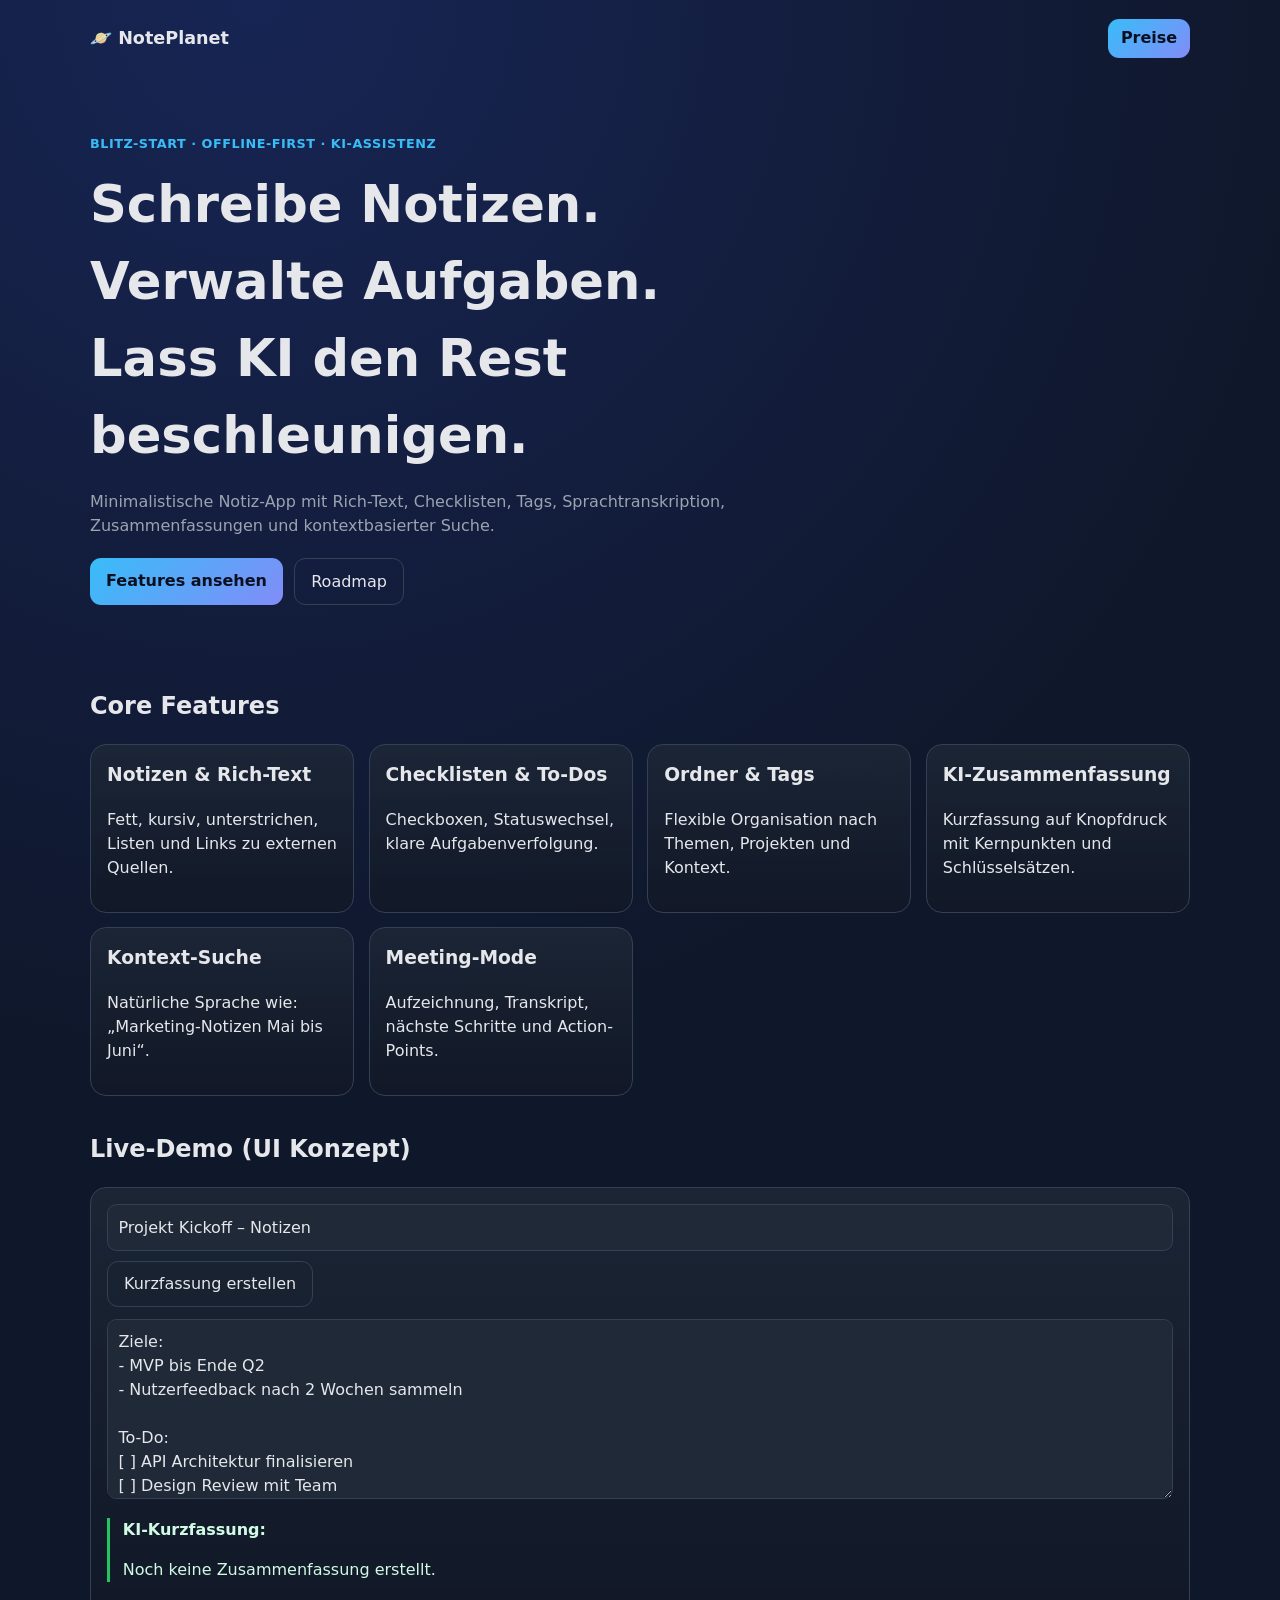
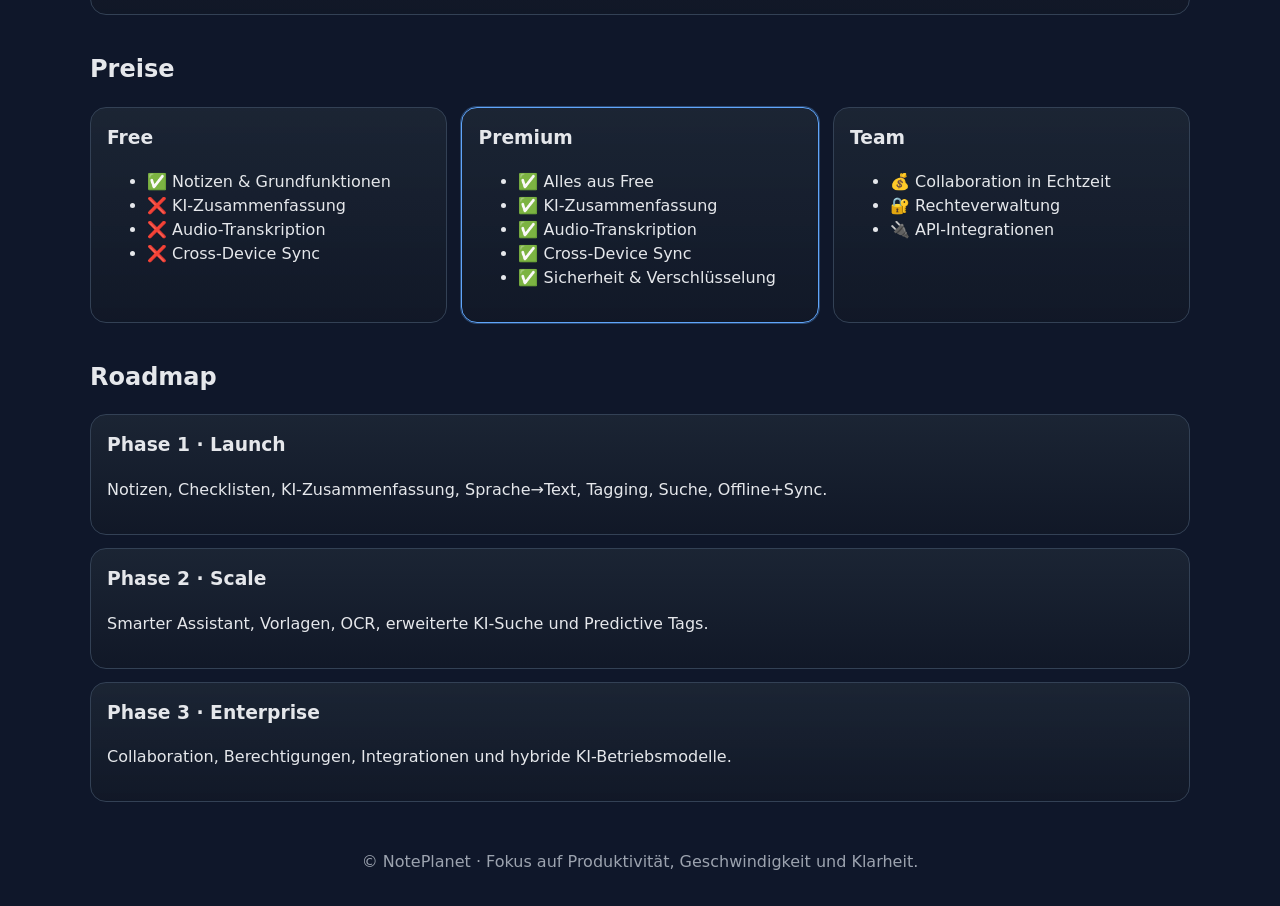
==== index.html @ d97cf245 "feat: add NotePlanet landing index page" ====
<!doctype html>
<html lang="de">
  <head>
    <meta charset="UTF-8" />
    <meta name="viewport" content="width=device-width, initial-scale=1.0" />
    <title>NotePlanet – Smarte Notizen ohne Reibung</title>
    <link rel="stylesheet" href="styles.css" />
  </head>
  <body>
    <header class="hero">
      <nav class="nav container">
        <div class="logo">🪐 NotePlanet</div>
        <a class="cta cta-sm" href="#pricing">Preise</a>
      </nav>

      <section class="container hero-content">
        <p class="eyebrow">Blitz-Start · Offline-First · KI-Assistenz</p>
        <h1>Schreibe Notizen. Verwalte Aufgaben. Lass KI den Rest beschleunigen.</h1>
        <p class="subtitle">
          Minimalistische Notiz-App mit Rich-Text, Checklisten, Tags, Sprachtranskription,
          Zusammenfassungen und kontextbasierter Suche.
        </p>
        <div class="hero-actions">
          <a class="cta" href="#features">Features ansehen</a>
          <a class="ghost" href="#roadmap">Roadmap</a>
        </div>
      </section>
    </header>

    <main>
      <section id="features" class="container section">
        <h2>Core Features</h2>
        <div class="grid features-grid">
          <article class="card">
            <h3>Notizen & Rich-Text</h3>
            <p>Fett, kursiv, unterstrichen, Listen und Links zu externen Quellen.</p>
          </article>
          <article class="card">
            <h3>Checklisten & To-Dos</h3>
            <p>Checkboxen, Statuswechsel, klare Aufgabenverfolgung.</p>
          </article>
          <article class="card">
            <h3>Ordner & Tags</h3>
            <p>Flexible Organisation nach Themen, Projekten und Kontext.</p>
          </article>
          <article class="card">
            <h3>KI-Zusammenfassung</h3>
            <p>Kurzfassung auf Knopfdruck mit Kernpunkten und Schlüsselsätzen.</p>
          </article>
          <article class="card">
            <h3>Kontext-Suche</h3>
            <p>Natürliche Sprache wie: „Marketing-Notizen Mai bis Juni“.</p>
          </article>
          <article class="card">
            <h3>Meeting-Mode</h3>
            <p>Aufzeichnung, Transkript, nächste Schritte und Action-Points.</p>
          </article>
        </div>
      </section>

      <section class="container section">
        <h2>Live-Demo (UI Konzept)</h2>
        <div class="demo card">
          <div class="demo-header">
            <input type="text" value="Projekt Kickoff – Notizen" aria-label="Titel" />
            <button type="button" class="ghost" id="summarizeBtn">Kurzfassung erstellen</button>
          </div>
          <textarea aria-label="Notizinhalt">
Ziele:
- MVP bis Ende Q2
- Nutzerfeedback nach 2 Wochen sammeln

To-Do:
[ ] API Architektur finalisieren
[ ] Design Review mit Team
[ ] Pricing Tests vorbereiten
          </textarea>
          <div class="ai-output" id="aiOutput">
            <strong>KI-Kurzfassung:</strong>
            <p>Noch keine Zusammenfassung erstellt.</p>
          </div>
        </div>
      </section>

      <section id="pricing" class="container section">
        <h2>Preise</h2>
        <div class="grid pricing-grid">
          <article class="card price">
            <h3>Free</h3>
            <ul>
              <li>✅ Notizen & Grundfunktionen</li>
              <li>❌ KI-Zusammenfassung</li>
              <li>❌ Audio-Transkription</li>
              <li>❌ Cross-Device Sync</li>
            </ul>
          </article>
          <article class="card price price-highlight">
            <h3>Premium</h3>
            <ul>
              <li>✅ Alles aus Free</li>
              <li>✅ KI-Zusammenfassung</li>
              <li>✅ Audio-Transkription</li>
              <li>✅ Cross-Device Sync</li>
              <li>✅ Sicherheit & Verschlüsselung</li>
            </ul>
          </article>
          <article class="card price">
            <h3>Team</h3>
            <ul>
              <li>💰 Collaboration in Echtzeit</li>
              <li>🔐 Rechteverwaltung</li>
              <li>🔌 API-Integrationen</li>
            </ul>
          </article>
        </div>
      </section>

      <section id="roadmap" class="container section">
        <h2>Roadmap</h2>
        <div class="timeline">
          <article class="card">
            <h3>Phase 1 · Launch</h3>
            <p>Notizen, Checklisten, KI-Zusammenfassung, Sprache→Text, Tagging, Suche, Offline+Sync.</p>
          </article>
          <article class="card">
            <h3>Phase 2 · Scale</h3>
            <p>Smarter Assistant, Vorlagen, OCR, erweiterte KI-Suche und Predictive Tags.</p>
          </article>
          <article class="card">
            <h3>Phase 3 · Enterprise</h3>
            <p>Collaboration, Berechtigungen, Integrationen und hybride KI-Betriebsmodelle.</p>
          </article>
        </div>
      </section>
    </main>

    <footer class="container footer">
      <p>© NotePlanet · Fokus auf Produktivität, Geschwindigkeit und Klarheit.</p>
    </footer>

    <script src="script.js"></script>
  </body>
</html>
---- styles.css ----
:root {
  --bg: #0f172a;
  --panel: #111827;
  --panel-soft: #1f2937;
  --text: #e5e7eb;
  --muted: #9ca3af;
  --accent: #38bdf8;
  --accent-2: #22c55e;
  --border: #334155;
}

* {
  box-sizing: border-box;
}

body {
  margin: 0;
  font-family: Inter, system-ui, -apple-system, Segoe UI, Roboto, sans-serif;
  color: var(--text);
  background: radial-gradient(circle at 20% 0%, #172554 0%, var(--bg) 40%);
  line-height: 1.5;
}

.container {
  width: min(1100px, 92vw);
  margin: 0 auto;
}

.hero {
  padding: 1.2rem 0 3rem;
}

.nav {
  display: flex;
  justify-content: space-between;
  align-items: center;
}

.logo {
  font-size: 1.1rem;
  font-weight: 700;
}

.hero-content {
  padding-top: 4rem;
}

.eyebrow {
  color: var(--accent);
  letter-spacing: 0.04em;
  font-weight: 600;
  text-transform: uppercase;
  font-size: 0.8rem;
}

h1 {
  font-size: clamp(2rem, 4.5vw, 3.2rem);
  margin: 0.25rem 0 0.5rem;
  max-width: 18ch;
}

.subtitle {
  max-width: 65ch;
  color: var(--muted);
}

.hero-actions {
  margin-top: 1.3rem;
  display: flex;
  gap: 0.7rem;
}

.cta,
.ghost {
  text-decoration: none;
  border: 1px solid var(--border);
  color: var(--text);
  border-radius: 0.7rem;
  padding: 0.65rem 1rem;
  display: inline-block;
}

.cta {
  background: linear-gradient(135deg, var(--accent), #818cf8);
  color: #0b1020;
  border: none;
  font-weight: 700;
}

.cta-sm {
  padding: 0.45rem 0.8rem;
}

.section {
  margin: 2.2rem auto;
}

.grid {
  display: grid;
  gap: 0.9rem;
}

.features-grid,
.pricing-grid {
  grid-template-columns: repeat(auto-fit, minmax(220px, 1fr));
}

.card {
  background: linear-gradient(180deg, rgba(31, 41, 55, 0.75), rgba(17, 24, 39, 0.9));
  border: 1px solid var(--border);
  border-radius: 1rem;
  padding: 1rem;
}

.card h3 {
  margin-top: 0;
}

.demo-header {
  display: flex;
  gap: 0.6rem;
  flex-wrap: wrap;
  margin-bottom: 0.7rem;
}

input,
textarea,
button {
  font: inherit;
}

input,
textarea {
  width: 100%;
  background: var(--panel-soft);
  border: 1px solid var(--border);
  color: var(--text);
  border-radius: 0.6rem;
  padding: 0.65rem;
}

textarea {
  min-height: 180px;
}

button.ghost {
  cursor: pointer;
  background: transparent;
}

.ai-output {
  margin-top: 0.8rem;
  border-left: 3px solid var(--accent-2);
  padding-left: 0.8rem;
  color: #d1fae5;
}

.price-highlight {
  border-color: #60a5fa;
  box-shadow: 0 0 0 1px rgba(96, 165, 250, 0.35);
}

.timeline {
  display: grid;
  gap: 0.8rem;
}

.footer {
  color: var(--muted);
  margin: 3rem auto 2rem;
  text-align: center;
}

@media (max-width: 640px) {
  .hero-content {
    padding-top: 2.8rem;
  }
}
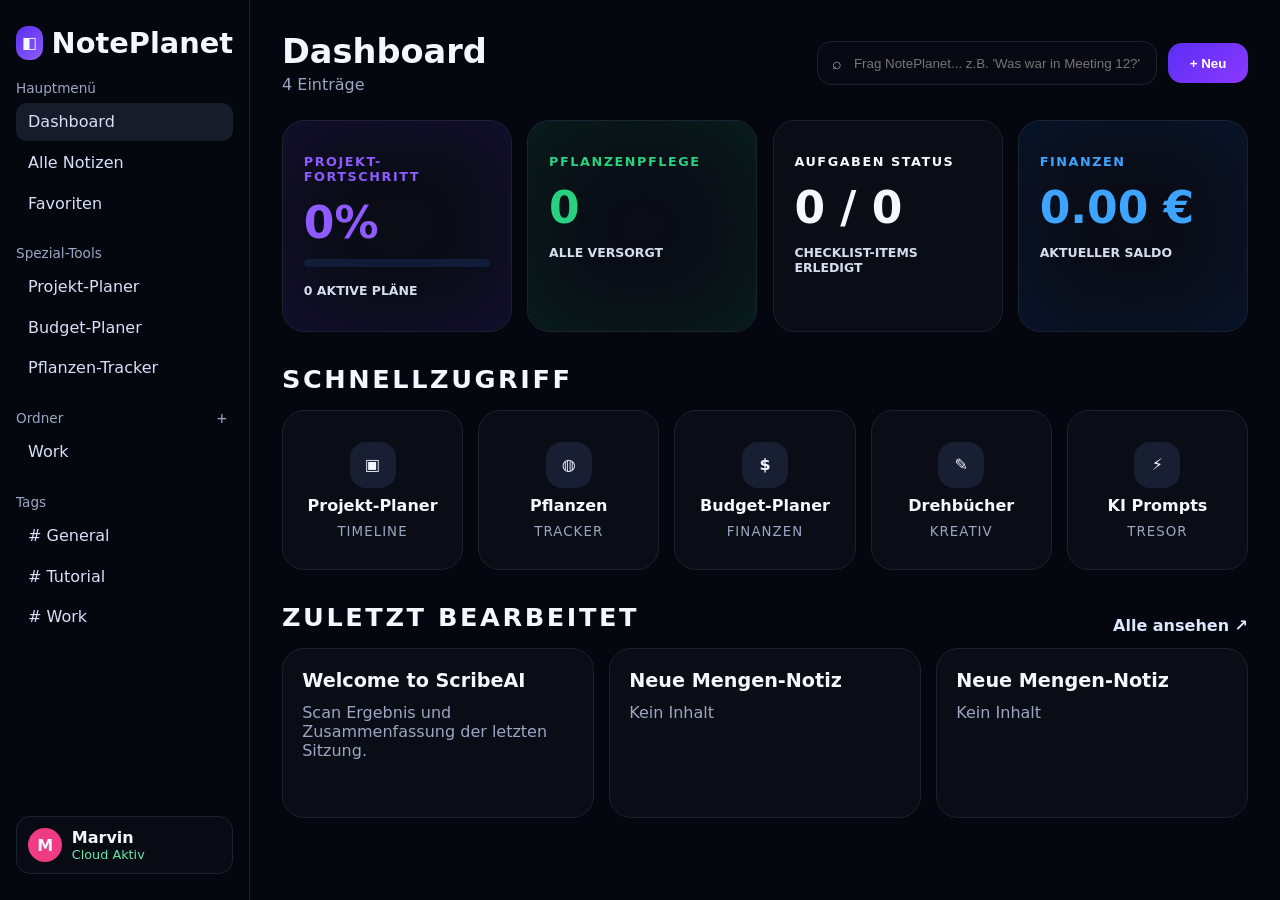
==== commit c8b51417: "feat: redesign index into dashboard style layout" ====
--- a/index.html
+++ b/index.html
@@ -3,141 +3,126 @@
   <head>
     <meta charset="UTF-8" />
     <meta name="viewport" content="width=device-width, initial-scale=1.0" />
-    <title>NotePlanet – Smarte Notizen ohne Reibung</title>
+    <title>NotePlanet Dashboard</title>
     <link rel="stylesheet" href="styles.css" />
   </head>
   <body>
-    <header class="hero">
-      <nav class="nav container">
-        <div class="logo">🪐 NotePlanet</div>
-        <a class="cta cta-sm" href="#pricing">Preise</a>
-      </nav>
+    <div class="app-shell">
+      <aside class="sidebar">
+        <div class="brand">
+          <div class="brand-icon">◧</div>
+          <span>NotePlanet</span>
+        </div>
 
-      <section class="container hero-content">
-        <p class="eyebrow">Blitz-Start · Offline-First · KI-Assistenz</p>
-        <h1>Schreibe Notizen. Verwalte Aufgaben. Lass KI den Rest beschleunigen.</h1>
-        <p class="subtitle">
-          Minimalistische Notiz-App mit Rich-Text, Checklisten, Tags, Sprachtranskription,
-          Zusammenfassungen und kontextbasierter Suche.
-        </p>
-        <div class="hero-actions">
-          <a class="cta" href="#features">Features ansehen</a>
-          <a class="ghost" href="#roadmap">Roadmap</a>
-        </div>
-      </section>
-    </header>
+        <nav class="side-section">
+          <p class="side-title">Hauptmenü</p>
+          <a href="#" class="menu-link active">Dashboard</a>
+          <a href="#" class="menu-link">Alle Notizen</a>
+          <a href="#" class="menu-link">Favoriten</a>
+        </nav>
 
-    <main>
-      <section id="features" class="container section">
-        <h2>Core Features</h2>
-        <div class="grid features-grid">
-          <article class="card">
-            <h3>Notizen & Rich-Text</h3>
-            <p>Fett, kursiv, unterstrichen, Listen und Links zu externen Quellen.</p>
-          </article>
-          <article class="card">
-            <h3>Checklisten & To-Dos</h3>
-            <p>Checkboxen, Statuswechsel, klare Aufgabenverfolgung.</p>
-          </article>
-          <article class="card">
-            <h3>Ordner & Tags</h3>
-            <p>Flexible Organisation nach Themen, Projekten und Kontext.</p>
-          </article>
-          <article class="card">
-            <h3>KI-Zusammenfassung</h3>
-            <p>Kurzfassung auf Knopfdruck mit Kernpunkten und Schlüsselsätzen.</p>
-          </article>
-          <article class="card">
-            <h3>Kontext-Suche</h3>
-            <p>Natürliche Sprache wie: „Marketing-Notizen Mai bis Juni“.</p>
-          </article>
-          <article class="card">
-            <h3>Meeting-Mode</h3>
-            <p>Aufzeichnung, Transkript, nächste Schritte und Action-Points.</p>
-          </article>
-        </div>
-      </section>
+        <nav class="side-section">
+          <p class="side-title">Spezial-Tools</p>
+          <a href="#" class="menu-link">Projekt-Planer</a>
+          <a href="#" class="menu-link">Budget-Planer</a>
+          <a href="#" class="menu-link">Pflanzen-Tracker</a>
+        </nav>
 
-      <section class="container section">
-        <h2>Live-Demo (UI Konzept)</h2>
-        <div class="demo card">
-          <div class="demo-header">
-            <input type="text" value="Projekt Kickoff – Notizen" aria-label="Titel" />
-            <button type="button" class="ghost" id="summarizeBtn">Kurzfassung erstellen</button>
+        <nav class="side-section">
+          <div class="side-title-row">
+            <p class="side-title">Ordner</p>
+            <button class="add-btn" type="button">+</button>
           </div>
-          <textarea aria-label="Notizinhalt">
-Ziele:
-- MVP bis Ende Q2
-- Nutzerfeedback nach 2 Wochen sammeln
+          <a href="#" class="menu-link">Work</a>
+        </nav>
 
-To-Do:
-[ ] API Architektur finalisieren
-[ ] Design Review mit Team
-[ ] Pricing Tests vorbereiten
-          </textarea>
-          <div class="ai-output" id="aiOutput">
-            <strong>KI-Kurzfassung:</strong>
-            <p>Noch keine Zusammenfassung erstellt.</p>
+        <nav class="side-section">
+          <p class="side-title">Tags</p>
+          <a href="#" class="menu-link"># General</a>
+          <a href="#" class="menu-link"># Tutorial</a>
+          <a href="#" class="menu-link"># Work</a>
+        </nav>
+
+        <div class="profile-card">
+          <div class="avatar">M</div>
+          <div>
+            <strong>Marvin</strong>
+            <p>Cloud Aktiv</p>
           </div>
         </div>
-      </section>
+      </aside>
 
-      <section id="pricing" class="container section">
-        <h2>Preise</h2>
-        <div class="grid pricing-grid">
-          <article class="card price">
-            <h3>Free</h3>
-            <ul>
-              <li>✅ Notizen & Grundfunktionen</li>
-              <li>❌ KI-Zusammenfassung</li>
-              <li>❌ Audio-Transkription</li>
-              <li>❌ Cross-Device Sync</li>
-            </ul>
+      <main class="content">
+        <header class="topbar">
+          <div>
+            <h1>Dashboard</h1>
+            <p>4 Einträge</p>
+          </div>
+          <div class="top-actions">
+            <label class="search">
+              <span>⌕</span>
+              <input type="text" placeholder="Frag NotePlanet... z.B. 'Was war in Meeting 12?'" />
+            </label>
+            <button type="button" class="primary">+ Neu</button>
+          </div>
+        </header>
+
+        <section class="metric-grid">
+          <article class="metric-card purple">
+            <p class="metric-label">PROJEKT-FORTSCHRITT</p>
+            <h2>0%</h2>
+            <div class="bar"><span></span></div>
+            <p class="metric-foot">0 AKTIVE PLÄNE</p>
           </article>
-          <article class="card price price-highlight">
-            <h3>Premium</h3>
-            <ul>
-              <li>✅ Alles aus Free</li>
-              <li>✅ KI-Zusammenfassung</li>
-              <li>✅ Audio-Transkription</li>
-              <li>✅ Cross-Device Sync</li>
-              <li>✅ Sicherheit & Verschlüsselung</li>
-            </ul>
+          <article class="metric-card green">
+            <p class="metric-label">PFLANZENPFLEGE</p>
+            <h2>0</h2>
+            <p class="metric-foot">ALLE VERSORGT</p>
           </article>
-          <article class="card price">
-            <h3>Team</h3>
-            <ul>
-              <li>💰 Collaboration in Echtzeit</li>
-              <li>🔐 Rechteverwaltung</li>
-              <li>🔌 API-Integrationen</li>
-            </ul>
+          <article class="metric-card neutral">
+            <p class="metric-label">AUFGABEN STATUS</p>
+            <h2>0 / 0</h2>
+            <p class="metric-foot">CHECKLIST-ITEMS ERLEDIGT</p>
           </article>
-        </div>
-      </section>
+          <article class="metric-card blue">
+            <p class="metric-label">FINANZEN</p>
+            <h2>0.00 €</h2>
+            <p class="metric-foot">AKTUELLER SALDO</p>
+          </article>
+        </section>
 
-      <section id="roadmap" class="container section">
-        <h2>Roadmap</h2>
-        <div class="timeline">
-          <article class="card">
-            <h3>Phase 1 · Launch</h3>
-            <p>Notizen, Checklisten, KI-Zusammenfassung, Sprache→Text, Tagging, Suche, Offline+Sync.</p>
-          </article>
-          <article class="card">
-            <h3>Phase 2 · Scale</h3>
-            <p>Smarter Assistant, Vorlagen, OCR, erweiterte KI-Suche und Predictive Tags.</p>
-          </article>
-          <article class="card">
-            <h3>Phase 3 · Enterprise</h3>
-            <p>Collaboration, Berechtigungen, Integrationen und hybride KI-Betriebsmodelle.</p>
-          </article>
-        </div>
-      </section>
-    </main>
+        <section class="panel">
+          <h3>SCHNELLZUGRIFF</h3>
+          <div class="quick-grid">
+            <article class="quick-card"><span>▣</span><strong>Projekt-Planer</strong><small>TIMELINE</small></article>
+            <article class="quick-card"><span>◍</span><strong>Pflanzen</strong><small>TRACKER</small></article>
+            <article class="quick-card"><span>$</span><strong>Budget-Planer</strong><small>FINANZEN</small></article>
+            <article class="quick-card"><span>✎</span><strong>Drehbücher</strong><small>KREATIV</small></article>
+            <article class="quick-card"><span>⚡</span><strong>KI Prompts</strong><small>TRESOR</small></article>
+          </div>
+        </section>
 
-    <footer class="container footer">
-      <p>© NotePlanet · Fokus auf Produktivität, Geschwindigkeit und Klarheit.</p>
-    </footer>
-
-    <script src="script.js"></script>
+        <section class="panel">
+          <div class="panel-head">
+            <h3>ZULETZT BEARBEITET</h3>
+            <a href="#">Alle ansehen ↗</a>
+          </div>
+          <div class="note-grid">
+            <article class="note-card">
+              <h4>Welcome to ScribeAI</h4>
+              <p>Scan Ergebnis und Zusammenfassung der letzten Sitzung.</p>
+            </article>
+            <article class="note-card">
+              <h4>Neue Mengen-Notiz</h4>
+              <p>Kein Inhalt</p>
+            </article>
+            <article class="note-card">
+              <h4>Neue Mengen-Notiz</h4>
+              <p>Kein Inhalt</p>
+            </article>
+          </div>
+        </section>
+      </main>
+    </div>
   </body>
 </html>
--- a/styles.css
+++ b/styles.css
@@ -1,12 +1,13 @@
 :root {
-  --bg: #0f172a;
-  --panel: #111827;
-  --panel-soft: #1f2937;
-  --text: #e5e7eb;
-  --muted: #9ca3af;
-  --accent: #38bdf8;
-  --accent-2: #22c55e;
-  --border: #334155;
+  --bg: #05070f;
+  --panel: #0a0d16;
+  --panel-2: #0f1320;
+  --border: #1b2234;
+  --text: #f3f7ff;
+  --muted: #9ba7c2;
+  --purple: #7b3cff;
+  --green: #27d17f;
+  --blue: #3b82f6;
 }
 
 * {
@@ -15,164 +16,364 @@
 
 body {
   margin: 0;
+  background: var(--bg);
+  color: var(--text);
   font-family: Inter, system-ui, -apple-system, Segoe UI, Roboto, sans-serif;
+}
+
+a {
+  color: inherit;
+  text-decoration: none;
+}
+
+.app-shell {
+  min-height: 100vh;
+  display: grid;
+  grid-template-columns: 250px 1fr;
+}
+
+.sidebar {
+  border-right: 1px solid var(--border);
+  padding: 1.6rem 1rem;
+  display: flex;
+  flex-direction: column;
+  gap: 1.1rem;
+}
+
+.brand {
+  display: flex;
+  align-items: center;
+  gap: 0.55rem;
+  font-size: 1.8rem;
+  font-weight: 700;
+}
+
+.brand-icon {
+  width: 34px;
+  height: 34px;
+  border-radius: 12px;
+  display: grid;
+  place-items: center;
+  background: linear-gradient(135deg, #5b2ef5, #8b5cf6);
+  font-size: 1rem;
+}
+
+.side-title {
+  color: var(--muted);
+  font-size: 0.85rem;
+  margin: 0.2rem 0 0.4rem;
+}
+
+.side-title-row {
+  display: flex;
+  align-items: center;
+  justify-content: space-between;
+}
+
+.add-btn {
+  border: 0;
+  background: transparent;
+  color: var(--muted);
+  font-size: 1.1rem;
+}
+
+.menu-link {
+  display: block;
+  border-radius: 11px;
+  padding: 0.6rem 0.75rem;
+  color: #d7e0f7;
+  margin-bottom: 0.15rem;
+}
+
+.menu-link:hover,
+.menu-link.active {
+  background: #171c2a;
+}
+
+.profile-card {
+  margin-top: auto;
+  border: 1px solid var(--border);
+  border-radius: 14px;
+  padding: 0.7rem;
+  display: flex;
+  gap: 0.6rem;
+  align-items: center;
+  background: #080b13;
+}
+
+.avatar {
+  width: 34px;
+  height: 34px;
+  border-radius: 50%;
+  background: #ef3b83;
+  display: grid;
+  place-items: center;
+  font-weight: 700;
+}
+
+.profile-card p {
+  margin: 0;
+  color: #67e8a7;
+  font-size: 0.8rem;
+}
+
+.content {
+  padding: 2rem;
+}
+
+.topbar {
+  display: flex;
+  justify-content: space-between;
+  gap: 1rem;
+  align-items: center;
+}
+
+h1 {
+  margin: 0;
+  font-size: 2.1rem;
+}
+
+.topbar p {
+  margin: 0.25rem 0 0;
+  color: var(--muted);
+}
+
+.top-actions {
+  display: flex;
+  gap: 0.7rem;
+  align-items: center;
+}
+
+.search {
+  min-width: 340px;
+  display: flex;
+  align-items: center;
+  gap: 0.6rem;
+  border: 1px solid var(--border);
+  background: #070a12;
+  border-radius: 14px;
+  padding: 0.72rem 0.9rem;
+  color: var(--muted);
+}
+
+.search input {
+  width: 100%;
+  background: transparent;
+  border: 0;
   color: var(--text);
-  background: radial-gradient(circle at 20% 0%, #172554 0%, var(--bg) 40%);
-  line-height: 1.5;
-}
-
-.container {
-  width: min(1100px, 92vw);
-  margin: 0 auto;
-}
-
-.hero {
-  padding: 1.2rem 0 3rem;
-}
-
-.nav {
+  outline: none;
+}
+
+.primary {
+  border: 0;
+  border-radius: 14px;
+  padding: 0.78rem 1.35rem;
+  color: white;
+  font-weight: 700;
+  background: linear-gradient(140deg, #5b2ef5, #8b39ff);
+}
+
+.metric-grid,
+.quick-grid,
+.note-grid {
+  display: grid;
+  gap: 0.95rem;
+}
+
+.metric-grid {
+  margin-top: 1.6rem;
+  grid-template-columns: repeat(4, minmax(180px, 1fr));
+}
+
+.metric-card {
+  min-height: 170px;
+  border: 1px solid var(--border);
+  border-radius: 22px;
+  padding: 1.3rem;
+  background: #0a0d16;
+}
+
+.metric-card h2 {
+  font-size: 2.75rem;
+  margin: 0.45rem 0;
+}
+
+.metric-label {
+  font-size: 0.8rem;
+  letter-spacing: 0.12em;
+  font-weight: 700;
+}
+
+.metric-foot {
+  font-size: 0.78rem;
+  font-weight: 700;
+  color: #d5deef;
+}
+
+.purple {
+  box-shadow: inset 0 0 80px rgba(82, 25, 190, 0.19);
+}
+
+.green {
+  box-shadow: inset 0 0 90px rgba(5, 120, 65, 0.2);
+}
+
+.blue {
+  box-shadow: inset 0 0 90px rgba(8, 66, 164, 0.18);
+}
+
+.purple .metric-label,
+.purple h2 {
+  color: #8f5bff;
+}
+
+.green .metric-label,
+.green h2 {
+  color: var(--green);
+}
+
+.blue .metric-label,
+.blue h2 {
+  color: #3da4ff;
+}
+
+.bar {
+  margin: 0.7rem 0 1rem;
+  height: 8px;
+  border-radius: 999px;
+  background: #111c39;
+  overflow: hidden;
+}
+
+.bar span {
+  width: 0%;
+  height: 100%;
+  display: block;
+  background: linear-gradient(90deg, #6437fa, #9f7aff);
+}
+
+.panel {
+  margin-top: 2rem;
+}
+
+.panel h3 {
+  margin: 0 0 1rem;
+  letter-spacing: 0.1em;
+  font-size: 1.6rem;
+}
+
+.quick-grid {
+  grid-template-columns: repeat(5, minmax(150px, 1fr));
+}
+
+.quick-card,
+.note-card {
+  border: 1px solid var(--border);
+  background: var(--panel);
+  border-radius: 22px;
+  padding: 1.2rem;
+}
+
+.quick-card {
+  min-height: 160px;
+  display: flex;
+  flex-direction: column;
+  gap: 0.55rem;
+  justify-content: center;
+  align-items: center;
+}
+
+.quick-card span {
+  width: 46px;
+  height: 46px;
+  border-radius: 16px;
+  display: grid;
+  place-items: center;
+  font-weight: 700;
+  background: #181f33;
+}
+
+.quick-card strong {
+  text-align: center;
+}
+
+.quick-card small {
+  color: var(--muted);
+  letter-spacing: 0.08em;
+}
+
+.panel-head {
   display: flex;
   justify-content: space-between;
   align-items: center;
 }
 
-.logo {
-  font-size: 1.1rem;
-  font-weight: 700;
-}
-
-.hero-content {
-  padding-top: 4rem;
-}
-
-.eyebrow {
-  color: var(--accent);
-  letter-spacing: 0.04em;
-  font-weight: 600;
-  text-transform: uppercase;
-  font-size: 0.8rem;
-}
-
-h1 {
-  font-size: clamp(2rem, 4.5vw, 3.2rem);
-  margin: 0.25rem 0 0.5rem;
-  max-width: 18ch;
-}
-
-.subtitle {
-  max-width: 65ch;
-  color: var(--muted);
-}
-
-.hero-actions {
-  margin-top: 1.3rem;
-  display: flex;
-  gap: 0.7rem;
-}
-
-.cta,
-.ghost {
-  text-decoration: none;
-  border: 1px solid var(--border);
-  color: var(--text);
-  border-radius: 0.7rem;
-  padding: 0.65rem 1rem;
-  display: inline-block;
-}
-
-.cta {
-  background: linear-gradient(135deg, var(--accent), #818cf8);
-  color: #0b1020;
-  border: none;
-  font-weight: 700;
-}
-
-.cta-sm {
-  padding: 0.45rem 0.8rem;
-}
-
-.section {
-  margin: 2.2rem auto;
-}
-
-.grid {
-  display: grid;
-  gap: 0.9rem;
-}
-
-.features-grid,
-.pricing-grid {
-  grid-template-columns: repeat(auto-fit, minmax(220px, 1fr));
-}
-
-.card {
-  background: linear-gradient(180deg, rgba(31, 41, 55, 0.75), rgba(17, 24, 39, 0.9));
-  border: 1px solid var(--border);
-  border-radius: 1rem;
-  padding: 1rem;
-}
-
-.card h3 {
-  margin-top: 0;
-}
-
-.demo-header {
-  display: flex;
-  gap: 0.6rem;
-  flex-wrap: wrap;
-  margin-bottom: 0.7rem;
-}
-
-input,
-textarea,
-button {
-  font: inherit;
-}
-
-input,
-textarea {
-  width: 100%;
-  background: var(--panel-soft);
-  border: 1px solid var(--border);
-  color: var(--text);
-  border-radius: 0.6rem;
-  padding: 0.65rem;
-}
-
-textarea {
-  min-height: 180px;
-}
-
-button.ghost {
-  cursor: pointer;
-  background: transparent;
-}
-
-.ai-output {
-  margin-top: 0.8rem;
-  border-left: 3px solid var(--accent-2);
-  padding-left: 0.8rem;
-  color: #d1fae5;
-}
-
-.price-highlight {
-  border-color: #60a5fa;
-  box-shadow: 0 0 0 1px rgba(96, 165, 250, 0.35);
-}
-
-.timeline {
-  display: grid;
-  gap: 0.8rem;
-}
-
-.footer {
-  color: var(--muted);
-  margin: 3rem auto 2rem;
-  text-align: center;
+.panel-head a {
+  color: #dce8ff;
+  font-weight: 700;
+}
+
+.note-grid {
+  grid-template-columns: repeat(3, minmax(180px, 1fr));
+}
+
+.note-card {
+  min-height: 170px;
+}
+
+.note-card h4 {
+  margin: 0 0 0.7rem;
+  font-size: 1.2rem;
+}
+
+.note-card p {
+  margin: 0;
+  color: var(--muted);
+}
+
+@media (max-width: 1200px) {
+  .metric-grid {
+    grid-template-columns: repeat(2, minmax(180px, 1fr));
+  }
+
+  .quick-grid {
+    grid-template-columns: repeat(3, minmax(150px, 1fr));
+  }
+}
+
+@media (max-width: 900px) {
+  .app-shell {
+    grid-template-columns: 1fr;
+  }
+
+  .sidebar {
+    border-right: 0;
+    border-bottom: 1px solid var(--border);
+  }
+
+  .topbar {
+    flex-direction: column;
+    align-items: flex-start;
+  }
+
+  .search {
+    min-width: 100%;
+  }
+
+  .quick-grid,
+  .note-grid {
+    grid-template-columns: repeat(2, minmax(150px, 1fr));
+  }
 }
 
 @media (max-width: 640px) {
-  .hero-content {
-    padding-top: 2.8rem;
-  }
-}
+  .content {
+    padding: 1.2rem;
+  }
+
+  .metric-grid,
+  .quick-grid,
+  .note-grid {
+    grid-template-columns: 1fr;
+  }
+}
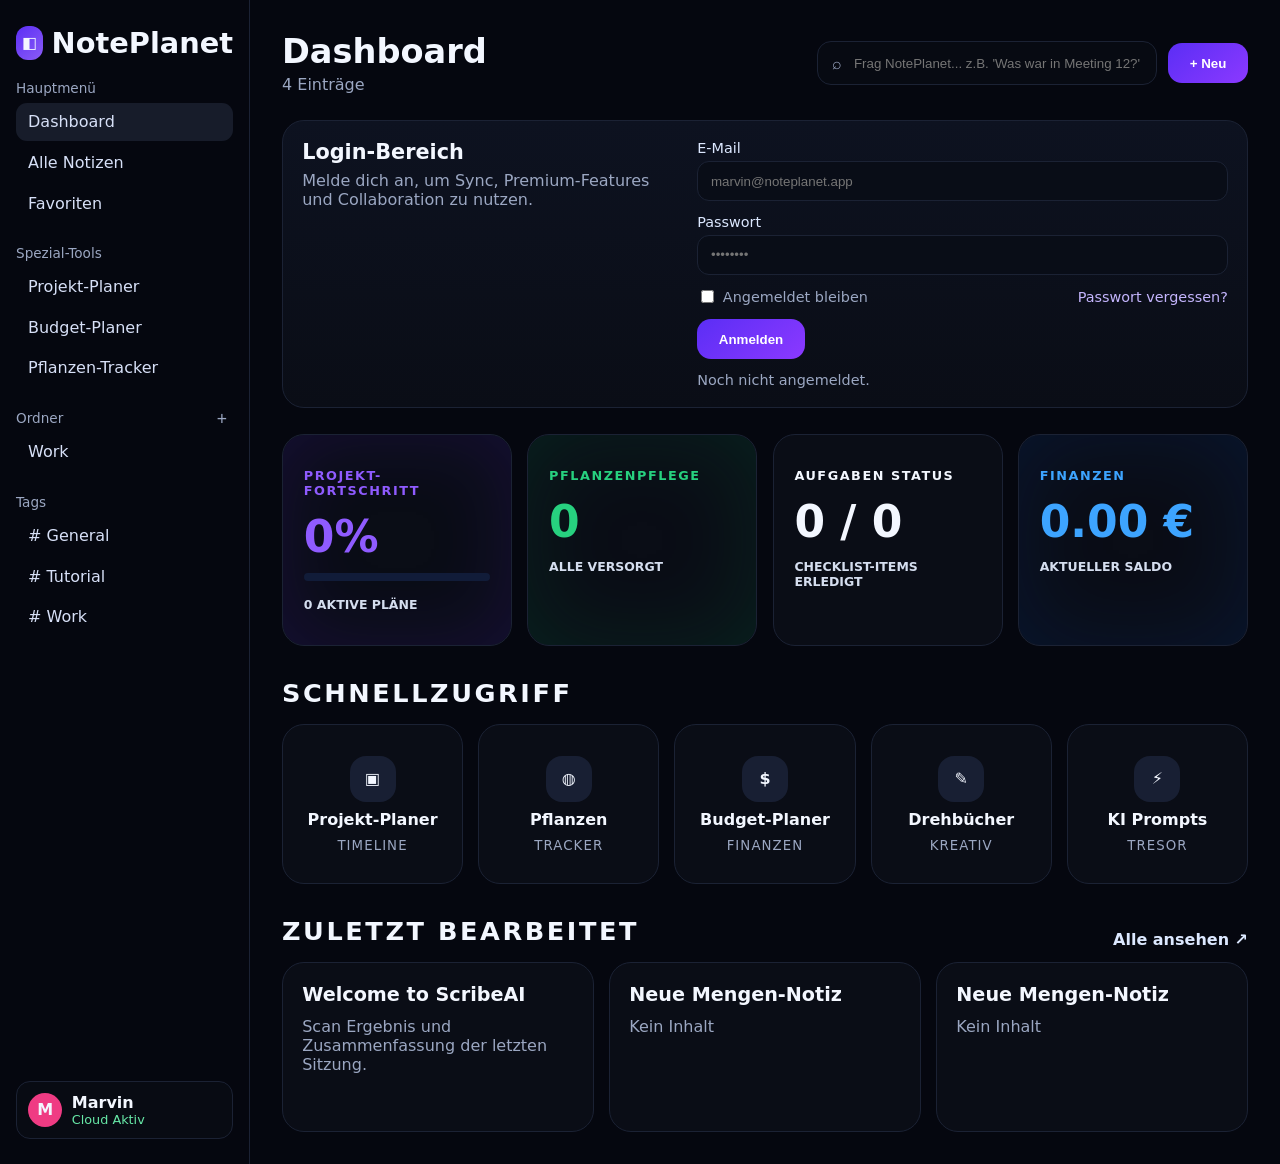
==== commit e40ecbb8: "feat: add login area to dashboard layout" ====
--- a/index.html
+++ b/index.html
@@ -67,6 +67,32 @@
           </div>
         </header>
 
+        <section class="login-panel">
+          <div class="login-head">
+            <h2>Login-Bereich</h2>
+            <p>Melde dich an, um Sync, Premium-Features und Collaboration zu nutzen.</p>
+          </div>
+          <form id="loginForm" class="login-form">
+            <label>
+              E-Mail
+              <input type="email" name="email" placeholder="marvin@noteplanet.app" required />
+            </label>
+            <label>
+              Passwort
+              <input type="password" name="password" placeholder="••••••••" minlength="6" required />
+            </label>
+            <div class="login-row">
+              <label class="remember">
+                <input type="checkbox" name="remember" />
+                Angemeldet bleiben
+              </label>
+              <a href="#">Passwort vergessen?</a>
+            </div>
+            <button type="submit" class="primary login-submit">Anmelden</button>
+            <p id="loginStatus" class="login-status" aria-live="polite">Noch nicht angemeldet.</p>
+          </form>
+        </section>
+
         <section class="metric-grid">
           <article class="metric-card purple">
             <p class="metric-label">PROJEKT-FORTSCHRITT</p>
@@ -124,5 +150,6 @@
         </section>
       </main>
     </div>
+    <script src="script.js"></script>
   </body>
 </html>
--- a/styles.css
+++ b/styles.css
@@ -173,6 +173,86 @@
   background: linear-gradient(140deg, #5b2ef5, #8b39ff);
 }
 
+.login-panel {
+  margin-top: 1.6rem;
+  border: 1px solid var(--border);
+  border-radius: 22px;
+  padding: 1.2rem;
+  background: linear-gradient(180deg, #0d1220, #0a0d16);
+  display: grid;
+  gap: 1rem;
+  grid-template-columns: minmax(220px, 1fr) minmax(320px, 1.4fr);
+}
+
+.login-head h2 {
+  margin: 0;
+  font-size: 1.3rem;
+}
+
+.login-head p {
+  margin: 0.45rem 0 0;
+  color: var(--muted);
+}
+
+.login-form {
+  display: grid;
+  gap: 0.8rem;
+}
+
+.login-form label {
+  display: grid;
+  gap: 0.35rem;
+  color: #dce8ff;
+  font-size: 0.9rem;
+}
+
+.login-form input[type="email"],
+.login-form input[type="password"] {
+  border: 1px solid var(--border);
+  background: #090d17;
+  border-radius: 12px;
+  padding: 0.7rem 0.8rem;
+  color: var(--text);
+}
+
+.login-form input:focus {
+  outline: 1px solid #5b2ef5;
+  border-color: #5b2ef5;
+}
+
+.login-row {
+  display: flex;
+  justify-content: space-between;
+  align-items: center;
+  gap: 0.8rem;
+}
+
+.remember {
+  display: inline-flex !important;
+  align-items: center;
+  gap: 0.45rem;
+  color: var(--muted) !important;
+}
+
+.login-row a {
+  color: #c4b5fd;
+  font-size: 0.9rem;
+}
+
+.login-submit {
+  justify-self: start;
+}
+
+.login-status {
+  margin: 0;
+  color: var(--muted);
+  font-size: 0.9rem;
+}
+
+.login-status.success {
+  color: #67e8a7;
+}
+
 .metric-grid,
 .quick-grid,
 .note-grid {
@@ -364,6 +444,10 @@
   .note-grid {
     grid-template-columns: repeat(2, minmax(150px, 1fr));
   }
+
+  .login-panel {
+    grid-template-columns: 1fr;
+  }
 }
 
 @media (max-width: 640px) {
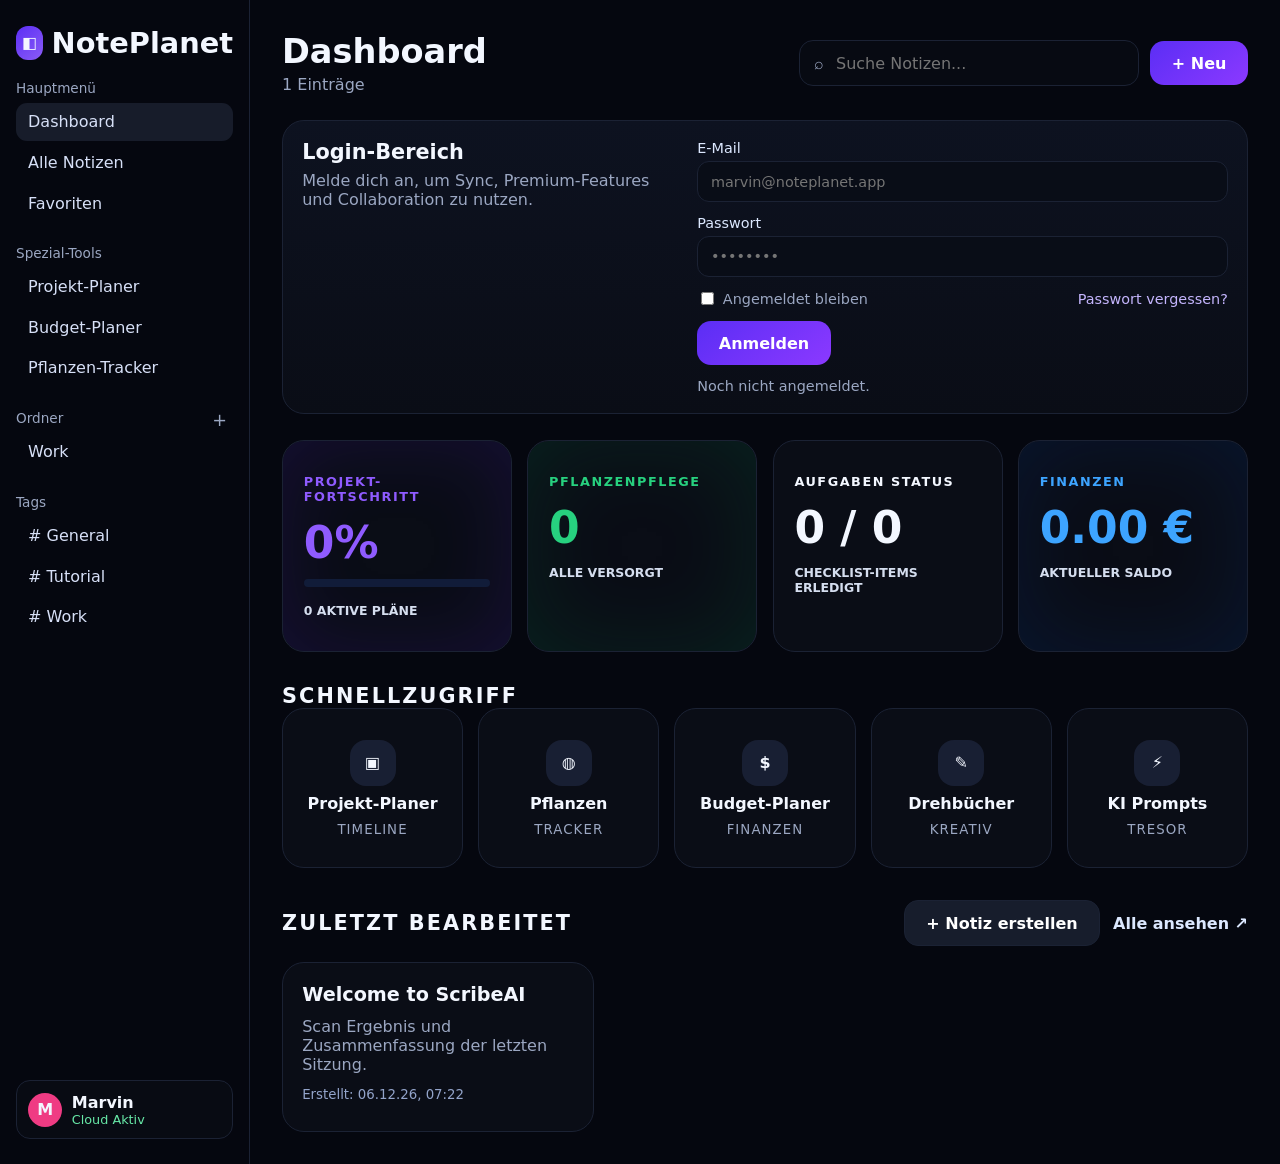
==== commit 185d78bd: "feat: enable creating and listing notes in dashboard" ====
--- a/index.html
+++ b/index.html
@@ -56,14 +56,14 @@
         <header class="topbar">
           <div>
             <h1>Dashboard</h1>
-            <p>4 Einträge</p>
+            <p><span id="entryCount">0</span> Einträge</p>
           </div>
           <div class="top-actions">
             <label class="search">
               <span>⌕</span>
-              <input type="text" placeholder="Frag NotePlanet... z.B. 'Was war in Meeting 12?'" />
+              <input id="noteSearch" type="text" placeholder="Suche Notizen..." />
             </label>
-            <button type="button" class="primary">+ Neu</button>
+            <button type="button" class="primary" id="quickAddBtn">+ Neu</button>
           </div>
         </header>
 
@@ -129,24 +129,27 @@
         </section>
 
         <section class="panel">
-          <div class="panel-head">
+          <div class="panel-head panel-head-wrap">
             <h3>ZULETZT BEARBEITET</h3>
-            <a href="#">Alle ansehen ↗</a>
+            <div class="note-actions">
+              <button id="toggleNoteFormBtn" type="button" class="secondary">+ Notiz erstellen</button>
+              <a href="#">Alle ansehen ↗</a>
+            </div>
           </div>
-          <div class="note-grid">
-            <article class="note-card">
-              <h4>Welcome to ScribeAI</h4>
-              <p>Scan Ergebnis und Zusammenfassung der letzten Sitzung.</p>
-            </article>
-            <article class="note-card">
-              <h4>Neue Mengen-Notiz</h4>
-              <p>Kein Inhalt</p>
-            </article>
-            <article class="note-card">
-              <h4>Neue Mengen-Notiz</h4>
-              <p>Kein Inhalt</p>
-            </article>
-          </div>
+
+          <form id="noteForm" class="note-form hidden">
+            <label>
+              Titel
+              <input type="text" name="title" placeholder="z. B. Weekly Marketing Plan" required />
+            </label>
+            <label>
+              Inhalt
+              <textarea name="content" rows="4" placeholder="Deine Notiz hier..." required></textarea>
+            </label>
+            <button type="submit" class="primary">Notiz speichern</button>
+          </form>
+
+          <div id="noteGrid" class="note-grid" aria-live="polite"></div>
         </section>
       </main>
     </div>
--- a/styles.css
+++ b/styles.css
@@ -26,6 +26,12 @@
   text-decoration: none;
 }
 
+input,
+textarea,
+button {
+  font: inherit;
+}
+
 .app-shell {
   min-height: 100vh;
   display: grid;
@@ -164,13 +170,23 @@
   outline: none;
 }
 
-.primary {
+.primary,
+.secondary {
   border: 0;
   border-radius: 14px;
   padding: 0.78rem 1.35rem;
   color: white;
   font-weight: 700;
+  cursor: pointer;
+}
+
+.primary {
   background: linear-gradient(140deg, #5b2ef5, #8b39ff);
+}
+
+.secondary {
+  background: #171d2c;
+  border: 1px solid var(--border);
 }
 
 .login-panel {
@@ -194,12 +210,14 @@
   color: var(--muted);
 }
 
-.login-form {
+.login-form,
+.note-form {
   display: grid;
   gap: 0.8rem;
 }
 
-.login-form label {
+.login-form label,
+.note-form label {
   display: grid;
   gap: 0.35rem;
   color: #dce8ff;
@@ -207,7 +225,9 @@
 }
 
 .login-form input[type="email"],
-.login-form input[type="password"] {
+.login-form input[type="password"],
+.note-form input,
+.note-form textarea {
   border: 1px solid var(--border);
   background: #090d17;
   border-radius: 12px;
@@ -215,7 +235,14 @@
   color: var(--text);
 }
 
-.login-form input:focus {
+.note-form textarea {
+  min-height: 90px;
+  resize: vertical;
+}
+
+.login-form input:focus,
+.note-form input:focus,
+.note-form textarea:focus {
   outline: 1px solid #5b2ef5;
   border-color: #5b2ef5;
 }
@@ -337,9 +364,9 @@
 }
 
 .panel h3 {
-  margin: 0 0 1rem;
+  margin: 0;
   letter-spacing: 0.1em;
-  font-size: 1.6rem;
+  font-size: 1.3rem;
 }
 
 .quick-grid {
@@ -386,11 +413,32 @@
   display: flex;
   justify-content: space-between;
   align-items: center;
-}
-
+  margin-bottom: 1rem;
+}
+
+.panel-head-wrap {
+  flex-wrap: wrap;
+  gap: 0.7rem;
+}
+
+.note-actions {
+  display: flex;
+  align-items: center;
+  gap: 0.8rem;
+}
+
+.note-actions a,
 .panel-head a {
   color: #dce8ff;
   font-weight: 700;
+}
+
+.note-form {
+  margin-bottom: 1rem;
+  border: 1px solid var(--border);
+  border-radius: 16px;
+  background: #0c101b;
+  padding: 1rem;
 }
 
 .note-grid {
@@ -409,6 +457,25 @@
 .note-card p {
   margin: 0;
   color: var(--muted);
+  white-space: pre-line;
+}
+
+.note-card small {
+  display: inline-block;
+  margin-top: 0.8rem;
+  color: #93a4ca;
+}
+
+.empty-notes {
+  grid-column: 1 / -1;
+  border: 1px dashed var(--border);
+  border-radius: 16px;
+  padding: 1rem;
+  color: var(--muted);
+}
+
+.hidden {
+  display: none;
 }
 
 @media (max-width: 1200px) {
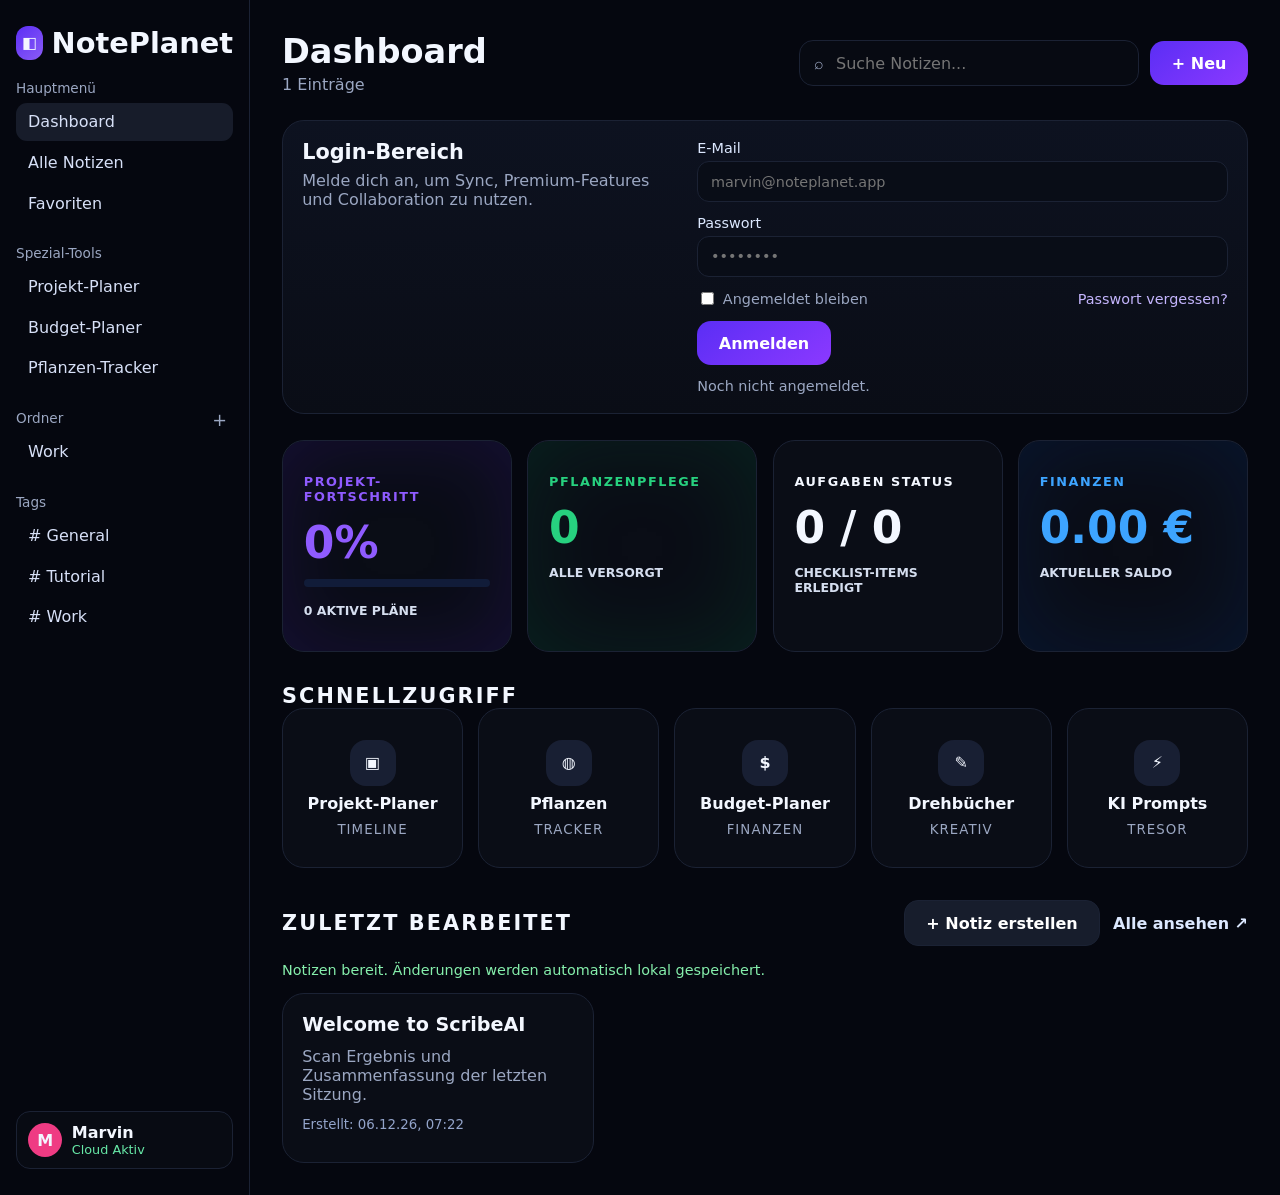
==== commit 6af52b82: "fix: rework notes load/save flow with robust storage handling" ====
--- a/index.html
+++ b/index.html
@@ -149,6 +149,7 @@
             <button type="submit" class="primary">Notiz speichern</button>
           </form>
 
+          <p id="noteSystemStatus" class="system-status" aria-live="polite"></p>
           <div id="noteGrid" class="note-grid" aria-live="polite"></div>
         </section>
       </main>
--- a/styles.css
+++ b/styles.css
@@ -474,6 +474,21 @@
   color: var(--muted);
 }
 
+
+.system-status {
+  margin: 0 0 0.9rem;
+  color: var(--muted);
+  font-size: 0.9rem;
+}
+
+.system-status.warn {
+  color: #fbbf24;
+}
+
+.system-status.ok {
+  color: #86efac;
+}
+
 .hidden {
   display: none;
 }
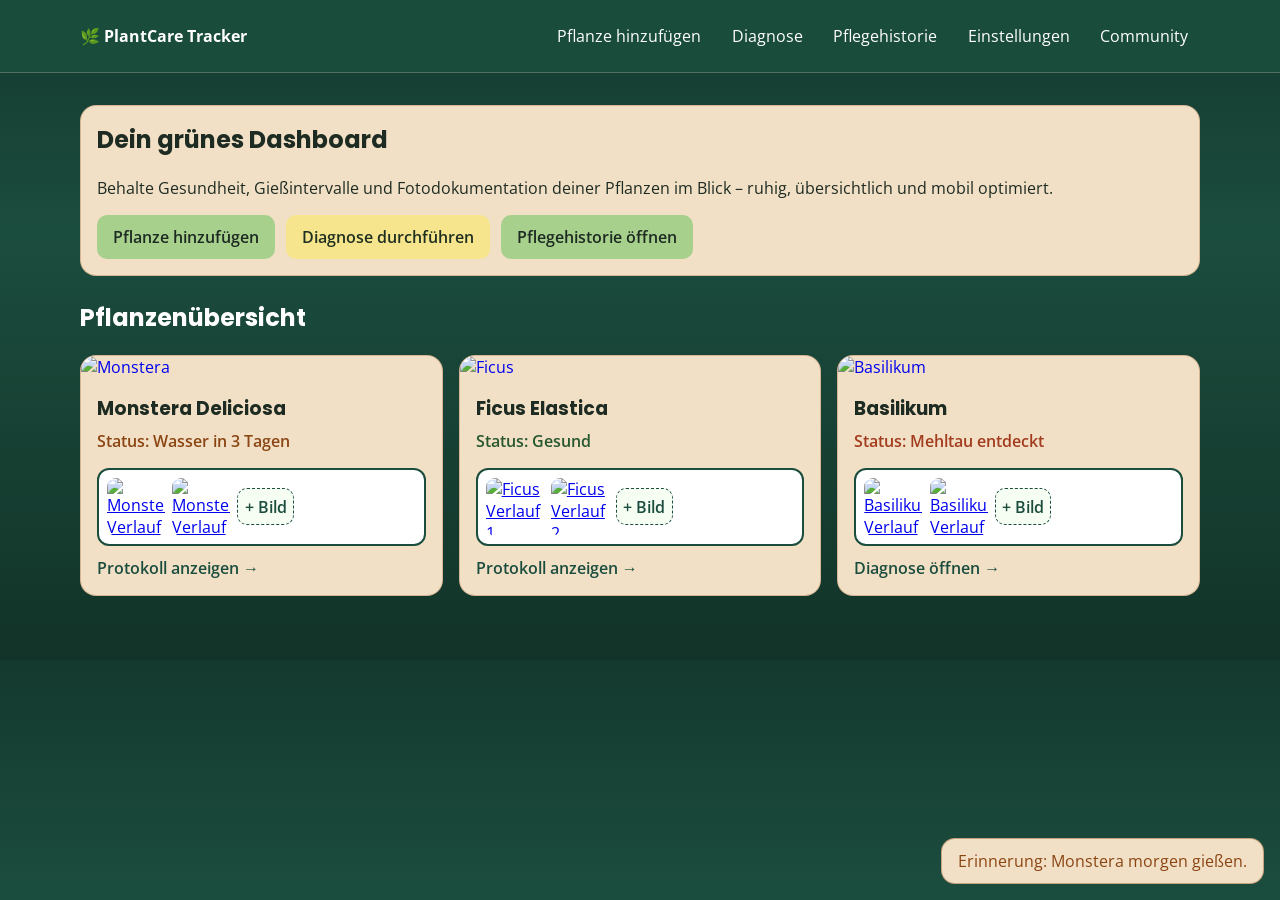
==== commit abd441ef: "fix: debug form controls sizing for checkbox/radio inputs" ====
--- a/index.html
+++ b/index.html
@@ -3,157 +3,113 @@
   <head>
     <meta charset="UTF-8" />
     <meta name="viewport" content="width=device-width, initial-scale=1.0" />
-    <title>NotePlanet Dashboard</title>
+    <title>PlantCare Tracker · Dashboard</title>
+    <link rel="preconnect" href="https://fonts.googleapis.com" />
+    <link rel="preconnect" href="https://fonts.gstatic.com" crossorigin />
+    <link
+      href="https://fonts.googleapis.com/css2?family=Poppins:wght@500;600;700&family=Open+Sans:wght@400;500;600&display=swap"
+      rel="stylesheet"
+    />
     <link rel="stylesheet" href="styles.css" />
   </head>
-  <body>
-    <div class="app-shell">
-      <aside class="sidebar">
-        <div class="brand">
-          <div class="brand-icon">◧</div>
-          <span>NotePlanet</span>
+  <body data-page="dashboard">
+    <header class="site-header">
+      <div class="container nav-wrap">
+        <a class="logo" href="index.html">🌿 PlantCare Tracker</a>
+        <button class="menu-toggle" id="menuToggle" aria-label="Navigation öffnen">☰</button>
+        <nav class="main-nav" id="mainNav">
+          <a href="add-plant.html">Pflanze hinzufügen</a>
+          <a href="diagnose.html">Diagnose</a>
+          <a href="history.html">Pflegehistorie</a>
+          <a href="settings.html">Einstellungen</a>
+          <a href="community.html">Community</a>
+        </nav>
+      </div>
+    </header>
+
+    <main class="container page fade-up">
+      <section class="panel hero-panel">
+        <h1>Dein grünes Dashboard</h1>
+        <p>
+          Behalte Gesundheit, Gießintervalle und Fotodokumentation deiner Pflanzen im Blick – ruhig,
+          übersichtlich und mobil optimiert.
+        </p>
+        <div class="button-row">
+          <a class="btn" href="add-plant.html">Pflanze hinzufügen</a>
+          <a class="btn btn-alt" href="diagnose.html">Diagnose durchführen</a>
+          <a class="btn" href="history.html">Pflegehistorie öffnen</a>
         </div>
+      </section>
 
-        <nav class="side-section">
-          <p class="side-title">Hauptmenü</p>
-          <a href="#" class="menu-link active">Dashboard</a>
-          <a href="#" class="menu-link">Alle Notizen</a>
-          <a href="#" class="menu-link">Favoriten</a>
-        </nav>
+      <section class="section-head">
+        <h2>Pflanzenübersicht</h2>
+      </section>
 
-        <nav class="side-section">
-          <p class="side-title">Spezial-Tools</p>
-          <a href="#" class="menu-link">Projekt-Planer</a>
-          <a href="#" class="menu-link">Budget-Planer</a>
-          <a href="#" class="menu-link">Pflanzen-Tracker</a>
-        </nav>
+      <section class="plant-grid">
+        <article class="card plant-card hover-rise">
+          <a class="plant-main-link" href="history.html" aria-label="Monstera Details öffnen">
+            <img src="https://images.unsplash.com/photo-1545239351-1141bd82e8a6?auto=format&fit=crop&w=900&q=80" alt="Monstera" />
+          </a>
+          <div class="card-content">
+            <a class="card-title-link" href="history.html"><h3>Monstera Deliciosa</h3></a>
+            <a class="status status-link" href="history.html">Status: Wasser in 3 Tagen</a>
+            <div class="mini-gallery">
+              <a href="history.html" aria-label="Monstera Verlauf 1 öffnen">
+                <img src="https://images.unsplash.com/photo-1485955900006-10f4d324d411?auto=format&fit=crop&w=400&q=80" alt="Monstera Verlauf 1" />
+              </a>
+              <a href="history.html" aria-label="Monstera Verlauf 2 öffnen">
+                <img src="https://images.unsplash.com/photo-1523348837708-15d4a09cfac2?auto=format&fit=crop&w=400&q=80" alt="Monstera Verlauf 2" />
+              </a>
+              <a class="gallery-btn" href="add-plant.html">+ Bild</a>
+            </div>
+            <a class="link-action" href="history.html">Protokoll anzeigen →</a>
+          </div>
+        </article>
 
-        <nav class="side-section">
-          <div class="side-title-row">
-            <p class="side-title">Ordner</p>
-            <button class="add-btn" type="button">+</button>
+        <article class="card plant-card hover-rise">
+          <a class="plant-main-link" href="history.html" aria-label="Ficus Details öffnen">
+            <img src="https://images.unsplash.com/photo-1463320726281-696a485928c7?auto=format&fit=crop&w=900&q=80" alt="Ficus" />
+          </a>
+          <div class="card-content">
+            <a class="card-title-link" href="history.html"><h3>Ficus Elastica</h3></a>
+            <a class="status good status-link" href="history.html">Status: Gesund</a>
+            <div class="mini-gallery">
+              <a href="history.html" aria-label="Ficus Verlauf 1 öffnen">
+                <img src="https://images.unsplash.com/photo-1501004318641-b39e6451bec6?auto=format&fit=crop&w=400&q=80" alt="Ficus Verlauf 1" />
+              </a>
+              <a href="history.html" aria-label="Ficus Verlauf 2 öffnen">
+                <img src="https://images.unsplash.com/photo-1459156212016-c812468e2115?auto=format&fit=crop&w=400&q=80" alt="Ficus Verlauf 2" />
+              </a>
+              <a class="gallery-btn" href="add-plant.html">+ Bild</a>
+            </div>
+            <a class="link-action" href="history.html">Protokoll anzeigen →</a>
           </div>
-          <a href="#" class="menu-link">Work</a>
-        </nav>
+        </article>
 
-        <nav class="side-section">
-          <p class="side-title">Tags</p>
-          <a href="#" class="menu-link"># General</a>
-          <a href="#" class="menu-link"># Tutorial</a>
-          <a href="#" class="menu-link"># Work</a>
-        </nav>
+        <article class="card plant-card hover-rise">
+          <a class="plant-main-link" href="diagnose.html" aria-label="Basilikum Diagnose öffnen">
+            <img src="https://images.unsplash.com/photo-1459664018906-085c36f472af?auto=format&fit=crop&w=900&q=80" alt="Basilikum" />
+          </a>
+          <div class="card-content">
+            <a class="card-title-link" href="diagnose.html"><h3>Basilikum</h3></a>
+            <a class="status warning status-link" href="diagnose.html">Status: Mehltau entdeckt</a>
+            <div class="mini-gallery">
+              <a href="history.html" aria-label="Basilikum Verlauf 1 öffnen">
+                <img src="https://images.unsplash.com/photo-1466692476868-aef1dfb1e735?auto=format&fit=crop&w=400&q=80" alt="Basilikum Verlauf 1" />
+              </a>
+              <a href="history.html" aria-label="Basilikum Verlauf 2 öffnen">
+                <img src="https://images.unsplash.com/photo-1518977676601-b53f82aba655?auto=format&fit=crop&w=400&q=80" alt="Basilikum Verlauf 2" />
+              </a>
+              <a class="gallery-btn" href="add-plant.html">+ Bild</a>
+            </div>
+            <a class="link-action" href="diagnose.html">Diagnose öffnen →</a>
+          </div>
+        </article>
+      </section>
+    </main>
 
-        <div class="profile-card">
-          <div class="avatar">M</div>
-          <div>
-            <strong>Marvin</strong>
-            <p>Cloud Aktiv</p>
-          </div>
-        </div>
-      </aside>
+    <div class="toast" id="toast">Erinnerung: Monstera morgen gießen.</div>
 
-      <main class="content">
-        <header class="topbar">
-          <div>
-            <h1>Dashboard</h1>
-            <p><span id="entryCount">0</span> Einträge</p>
-          </div>
-          <div class="top-actions">
-            <label class="search">
-              <span>⌕</span>
-              <input id="noteSearch" type="text" placeholder="Suche Notizen..." />
-            </label>
-            <button type="button" class="primary" id="quickAddBtn">+ Neu</button>
-          </div>
-        </header>
-
-        <section class="login-panel">
-          <div class="login-head">
-            <h2>Login-Bereich</h2>
-            <p>Melde dich an, um Sync, Premium-Features und Collaboration zu nutzen.</p>
-          </div>
-          <form id="loginForm" class="login-form">
-            <label>
-              E-Mail
-              <input type="email" name="email" placeholder="marvin@noteplanet.app" required />
-            </label>
-            <label>
-              Passwort
-              <input type="password" name="password" placeholder="••••••••" minlength="6" required />
-            </label>
-            <div class="login-row">
-              <label class="remember">
-                <input type="checkbox" name="remember" />
-                Angemeldet bleiben
-              </label>
-              <a href="#">Passwort vergessen?</a>
-            </div>
-            <button type="submit" class="primary login-submit">Anmelden</button>
-            <p id="loginStatus" class="login-status" aria-live="polite">Noch nicht angemeldet.</p>
-          </form>
-        </section>
-
-        <section class="metric-grid">
-          <article class="metric-card purple">
-            <p class="metric-label">PROJEKT-FORTSCHRITT</p>
-            <h2>0%</h2>
-            <div class="bar"><span></span></div>
-            <p class="metric-foot">0 AKTIVE PLÄNE</p>
-          </article>
-          <article class="metric-card green">
-            <p class="metric-label">PFLANZENPFLEGE</p>
-            <h2>0</h2>
-            <p class="metric-foot">ALLE VERSORGT</p>
-          </article>
-          <article class="metric-card neutral">
-            <p class="metric-label">AUFGABEN STATUS</p>
-            <h2>0 / 0</h2>
-            <p class="metric-foot">CHECKLIST-ITEMS ERLEDIGT</p>
-          </article>
-          <article class="metric-card blue">
-            <p class="metric-label">FINANZEN</p>
-            <h2>0.00 €</h2>
-            <p class="metric-foot">AKTUELLER SALDO</p>
-          </article>
-        </section>
-
-        <section class="panel">
-          <h3>SCHNELLZUGRIFF</h3>
-          <div class="quick-grid">
-            <article class="quick-card"><span>▣</span><strong>Projekt-Planer</strong><small>TIMELINE</small></article>
-            <article class="quick-card"><span>◍</span><strong>Pflanzen</strong><small>TRACKER</small></article>
-            <article class="quick-card"><span>$</span><strong>Budget-Planer</strong><small>FINANZEN</small></article>
-            <article class="quick-card"><span>✎</span><strong>Drehbücher</strong><small>KREATIV</small></article>
-            <article class="quick-card"><span>⚡</span><strong>KI Prompts</strong><small>TRESOR</small></article>
-          </div>
-        </section>
-
-        <section class="panel">
-          <div class="panel-head panel-head-wrap">
-            <h3>ZULETZT BEARBEITET</h3>
-            <div class="note-actions">
-              <button id="toggleNoteFormBtn" type="button" class="secondary">+ Notiz erstellen</button>
-              <a href="#">Alle ansehen ↗</a>
-            </div>
-          </div>
-
-          <form id="noteForm" class="note-form hidden">
-            <label>
-              Titel
-              <input type="text" name="title" placeholder="z. B. Weekly Marketing Plan" required />
-            </label>
-            <label>
-              Inhalt
-              <textarea name="content" rows="4" placeholder="Deine Notiz hier..." required></textarea>
-            </label>
-            <button type="submit" class="primary">Notiz speichern</button>
-          </form>
-
-          <p id="noteSystemStatus" class="system-status" aria-live="polite"></p>
-          <div id="noteGrid" class="note-grid" aria-live="polite"></div>
-        </section>
-      </main>
-    </div>
     <script src="script.js"></script>
   </body>
 </html>
--- a/styles.css
+++ b/styles.css
@@ -1,13 +1,12 @@
 :root {
-  --bg: #05070f;
-  --panel: #0a0d16;
-  --panel-2: #0f1320;
-  --border: #1b2234;
-  --text: #f3f7ff;
-  --muted: #9ba7c2;
-  --purple: #7b3cff;
-  --green: #27d17f;
-  --blue: #3b82f6;
+  --green-dark: #1b4d3e;
+  --beige: #f1e0c6;
+  --green-light: #a8d08d;
+  --brown: #8b4513;
+  --white: #ffffff;
+  --yellow-soft: #f6e58d;
+  --gray-light: #d3d3d3;
+  --text-dark: #1d2b22;
 }
 
 * {
@@ -16,530 +15,406 @@
 
 body {
   margin: 0;
-  background: var(--bg);
-  color: var(--text);
-  font-family: Inter, system-ui, -apple-system, Segoe UI, Roboto, sans-serif;
-}
-
-a {
-  color: inherit;
-  text-decoration: none;
-}
-
-input,
-textarea,
-button {
-  font: inherit;
-}
-
-.app-shell {
-  min-height: 100vh;
-  display: grid;
-  grid-template-columns: 250px 1fr;
-}
-
-.sidebar {
-  border-right: 1px solid var(--border);
-  padding: 1.6rem 1rem;
-  display: flex;
-  flex-direction: column;
-  gap: 1.1rem;
-}
-
-.brand {
-  display: flex;
-  align-items: center;
-  gap: 0.55rem;
-  font-size: 1.8rem;
-  font-weight: 700;
-}
-
-.brand-icon {
-  width: 34px;
-  height: 34px;
-  border-radius: 12px;
-  display: grid;
-  place-items: center;
-  background: linear-gradient(135deg, #5b2ef5, #8b5cf6);
-  font-size: 1rem;
-}
-
-.side-title {
-  color: var(--muted);
-  font-size: 0.85rem;
-  margin: 0.2rem 0 0.4rem;
-}
-
-.side-title-row {
+  background: linear-gradient(180deg, #14392f 0%, var(--green-dark) 35%, #123328 100%);
+  color: var(--white);
+  font-family: 'Open Sans', Arial, sans-serif;
+}
+
+h1,
+h2,
+h3 {
+  font-family: Poppins, Arial, sans-serif;
+  margin-top: 0;
+}
+
+.container {
+  width: min(1120px, 92vw);
+  margin: 0 auto;
+}
+
+.site-header {
+  position: sticky;
+  top: 0;
+  z-index: 10;
+  background: rgba(27, 77, 62, 0.95);
+  border-bottom: 1px solid rgba(241, 224, 198, 0.25);
+  backdrop-filter: blur(4px);
+}
+
+.nav-wrap {
+  min-height: 72px;
   display: flex;
   align-items: center;
   justify-content: space-between;
-}
-
-.add-btn {
+  gap: 1rem;
+}
+
+.logo {
+  text-decoration: none;
+  font-weight: 700;
+  color: var(--white);
+}
+
+.main-nav {
+  display: flex;
+  gap: 0.4rem;
+  flex-wrap: wrap;
+}
+
+.main-nav a {
+  text-decoration: none;
+  color: var(--white);
+  padding: 0.5rem 0.75rem;
+  border-radius: 999px;
+  transition: 0.25s ease;
+}
+
+.main-nav a:hover,
+.main-nav a.active {
+  background: var(--green-light);
+  color: var(--text-dark);
+}
+
+.menu-toggle {
+  display: none;
   border: 0;
   background: transparent;
-  color: var(--muted);
-  font-size: 1.1rem;
-}
-
-.menu-link {
-  display: block;
-  border-radius: 11px;
-  padding: 0.6rem 0.75rem;
-  color: #d7e0f7;
-  margin-bottom: 0.15rem;
-}
-
-.menu-link:hover,
-.menu-link.active {
-  background: #171c2a;
-}
-
-.profile-card {
-  margin-top: auto;
-  border: 1px solid var(--border);
-  border-radius: 14px;
-  padding: 0.7rem;
-  display: flex;
-  gap: 0.6rem;
-  align-items: center;
-  background: #080b13;
-}
-
-.avatar {
-  width: 34px;
-  height: 34px;
-  border-radius: 50%;
-  background: #ef3b83;
-  display: grid;
-  place-items: center;
-  font-weight: 700;
-}
-
-.profile-card p {
-  margin: 0;
-  color: #67e8a7;
-  font-size: 0.8rem;
-}
-
-.content {
-  padding: 2rem;
-}
-
-.topbar {
-  display: flex;
-  justify-content: space-between;
-  gap: 1rem;
-  align-items: center;
-}
-
-h1 {
-  margin: 0;
-  font-size: 2.1rem;
-}
-
-.topbar p {
-  margin: 0.25rem 0 0;
-  color: var(--muted);
-}
-
-.top-actions {
-  display: flex;
+  color: var(--white);
+  font-size: 1.4rem;
+}
+
+.page {
+  padding: 2rem 0 4rem;
+}
+
+.panel,
+.card {
+  background: var(--beige);
+  color: var(--text-dark);
+  border-radius: 16px;
+  border: 1px solid rgba(139, 69, 19, 0.28);
+  padding: 1rem;
+}
+
+.hero-panel {
+  margin-bottom: 1.5rem;
+}
+
+.button-row {
+  display: flex;
+  flex-wrap: wrap;
   gap: 0.7rem;
-  align-items: center;
-}
-
-.search {
-  min-width: 340px;
-  display: flex;
-  align-items: center;
-  gap: 0.6rem;
-  border: 1px solid var(--border);
-  background: #070a12;
-  border-radius: 14px;
-  padding: 0.72rem 0.9rem;
-  color: var(--muted);
-}
-
-.search input {
-  width: 100%;
-  background: transparent;
+}
+
+.btn {
+  display: inline-block;
+  text-decoration: none;
   border: 0;
-  color: var(--text);
-  outline: none;
-}
-
-.primary,
-.secondary {
-  border: 0;
-  border-radius: 14px;
-  padding: 0.78rem 1.35rem;
-  color: white;
-  font-weight: 700;
+  padding: 0.7rem 1rem;
+  border-radius: 10px;
+  background: var(--green-light);
+  color: var(--text-dark);
+  font-weight: 600;
   cursor: pointer;
-}
-
-.primary {
-  background: linear-gradient(140deg, #5b2ef5, #8b39ff);
-}
-
-.secondary {
-  background: #171d2c;
-  border: 1px solid var(--border);
-}
-
-.login-panel {
-  margin-top: 1.6rem;
-  border: 1px solid var(--border);
-  border-radius: 22px;
-  padding: 1.2rem;
-  background: linear-gradient(180deg, #0d1220, #0a0d16);
+  transition: transform 0.2s ease, filter 0.2s ease;
+}
+
+.btn:hover,
+.btn-alt:hover,
+.gallery-btn:hover,
+.camera-btn:hover {
+  transform: translateY(-2px);
+  filter: brightness(1.05);
+}
+
+.btn-alt {
+  background: var(--yellow-soft);
+  color: #203020;
+}
+
+.section-head {
+  margin: 1.2rem 0 0.7rem;
+}
+
+.plant-grid {
   display: grid;
   gap: 1rem;
-  grid-template-columns: minmax(220px, 1fr) minmax(320px, 1.4fr);
-}
-
-.login-head h2 {
-  margin: 0;
-  font-size: 1.3rem;
-}
-
-.login-head p {
-  margin: 0.45rem 0 0;
-  color: var(--muted);
-}
-
-.login-form,
-.note-form {
+  grid-template-columns: repeat(auto-fit, minmax(260px, 1fr));
+}
+
+.plant-card {
+  overflow: hidden;
+  padding: 0;
+}
+
+.plant-card img {
+  width: 100%;
+  height: 190px;
+  object-fit: cover;
+}
+
+
+.plant-main-link,
+.card-title-link,
+.status-link {
+  text-decoration: none;
+}
+
+.plant-main-link {
+  display: block;
+}
+
+.card-title-link h3 {
+  color: var(--text-dark);
+  margin-bottom: 0.4rem;
+}
+
+.status-link {
+  display: inline-block;
+  margin-bottom: 0.3rem;
+}
+
+.mini-gallery a {
+  display: inline-flex;
+}
+
+.card-content {
+  padding: 1rem;
+}
+
+.status {
+  font-weight: 600;
+  color: var(--brown);
+}
+
+.status.good {
+  color: #26572f;
+}
+
+.status.warning {
+  color: #a33b1e;
+}
+
+.mini-gallery {
+  margin: 0.7rem 0;
+  display: flex;
+  gap: 0.45rem;
+  align-items: center;
+  padding: 0.5rem;
+  border-radius: 12px;
+  border: 2px solid var(--green-dark);
+  background: var(--white);
+}
+
+.mini-gallery img {
+  width: 58px;
+  height: 58px;
+  border-radius: 9px;
+  object-fit: cover;
+}
+
+.gallery-btn {
+  border: 1px dashed var(--green-dark);
+  background: #f6fdf3;
+  color: var(--green-dark);
+  border-radius: 10px;
+  padding: 0.4rem;
+  font-weight: 600;
+  text-decoration: none;
+}
+
+.link-action {
+  color: var(--green-dark);
+  font-weight: 600;
+  text-decoration: none;
+}
+
+.two-col {
+  display: grid;
+  grid-template-columns: repeat(2, minmax(0, 1fr));
+  gap: 1rem;
+}
+
+.camera-btn {
+  border: 0;
+  background: var(--yellow-soft);
+  color: #3d3d22;
+  border-radius: 100px;
+  padding: 0.75rem 1.2rem;
+  font-weight: 700;
+  margin-bottom: 0.8rem;
+  cursor: pointer;
+}
+
+.upload-box {
+  display: flex;
+  flex-direction: column;
+  gap: 0.3rem;
+  border: 2px dashed var(--brown);
+  border-radius: 14px;
+  padding: 1rem;
+  background: #fff8ec;
+}
+
+.upload-box input {
+  margin-top: 0.4rem;
+}
+
+.dark-result {
+  background: var(--green-dark);
+  color: var(--white);
+}
+
+.pill-links {
+  display: flex;
+  flex-wrap: wrap;
+  gap: 0.5rem;
+}
+
+.pill-links a {
+  text-decoration: none;
+  color: #14392f;
+  background: var(--yellow-soft);
+  border-radius: 999px;
+  padding: 0.35rem 0.7rem;
+  font-weight: 600;
+}
+
+.timeline-grid,
+.community-feed {
   display: grid;
   gap: 0.8rem;
 }
 
-.login-form label,
-.note-form label {
+.simple-chart {
+  height: 230px;
+  background: linear-gradient(180deg, #fff6e7 0%, #f3dfc2 100%);
+  border-radius: 12px;
+  padding: 1rem;
+  display: flex;
+  gap: 0.6rem;
+  align-items: end;
+}
+
+.simple-chart span {
+  flex: 1;
+  background: linear-gradient(180deg, #8abf74 0%, #4f8f54 100%);
+  color: var(--white);
+  border-radius: 10px 10px 0 0;
+  display: flex;
+  justify-content: center;
+  align-items: flex-end;
+  padding-bottom: 0.35rem;
+}
+
+.form-panel {
+  max-width: 680px;
+}
+
+.plant-form,
+.settings-list {
   display: grid;
-  gap: 0.35rem;
-  color: #dce8ff;
-  font-size: 0.9rem;
-}
-
-.login-form input[type="email"],
-.login-form input[type="password"],
-.note-form input,
-.note-form textarea {
-  border: 1px solid var(--border);
-  background: #090d17;
+  gap: 0.8rem;
+}
+
+input:not([type='checkbox']):not([type='radio']),
+textarea,
+select {
+  width: 100%;
+  border: 1px solid var(--gray-light);
+  border-radius: 10px;
+  padding: 0.65rem;
+  margin-top: 0.3rem;
+  font: inherit;
+}
+
+input[type='checkbox'],
+input[type='radio'] {
+  width: auto;
+  margin: 0 0.45rem 0 0;
+  accent-color: var(--green-dark);
+}
+
+.comment-box {
+  border: 1px solid rgba(27, 77, 62, 0.4);
+  background: #ffefbb;
   border-radius: 12px;
-  padding: 0.7rem 0.8rem;
-  color: var(--text);
-}
-
-.note-form textarea {
-  min-height: 90px;
-  resize: vertical;
-}
-
-.login-form input:focus,
-.note-form input:focus,
-.note-form textarea:focus {
-  outline: 1px solid #5b2ef5;
-  border-color: #5b2ef5;
-}
-
-.login-row {
-  display: flex;
-  justify-content: space-between;
-  align-items: center;
-  gap: 0.8rem;
-}
-
-.remember {
-  display: inline-flex !important;
-  align-items: center;
-  gap: 0.45rem;
-  color: var(--muted) !important;
-}
-
-.login-row a {
-  color: #c4b5fd;
-  font-size: 0.9rem;
-}
-
-.login-submit {
-  justify-self: start;
-}
-
-.login-status {
-  margin: 0;
-  color: var(--muted);
-  font-size: 0.9rem;
-}
-
-.login-status.success {
-  color: #67e8a7;
-}
-
-.metric-grid,
-.quick-grid,
-.note-grid {
-  display: grid;
-  gap: 0.95rem;
-}
-
-.metric-grid {
-  margin-top: 1.6rem;
-  grid-template-columns: repeat(4, minmax(180px, 1fr));
-}
-
-.metric-card {
-  min-height: 170px;
-  border: 1px solid var(--border);
-  border-radius: 22px;
-  padding: 1.3rem;
-  background: #0a0d16;
-}
-
-.metric-card h2 {
-  font-size: 2.75rem;
-  margin: 0.45rem 0;
-}
-
-.metric-label {
-  font-size: 0.8rem;
-  letter-spacing: 0.12em;
-  font-weight: 700;
-}
-
-.metric-foot {
-  font-size: 0.78rem;
-  font-weight: 700;
-  color: #d5deef;
-}
-
-.purple {
-  box-shadow: inset 0 0 80px rgba(82, 25, 190, 0.19);
-}
-
-.green {
-  box-shadow: inset 0 0 90px rgba(5, 120, 65, 0.2);
-}
-
-.blue {
-  box-shadow: inset 0 0 90px rgba(8, 66, 164, 0.18);
-}
-
-.purple .metric-label,
-.purple h2 {
-  color: #8f5bff;
-}
-
-.green .metric-label,
-.green h2 {
-  color: var(--green);
-}
-
-.blue .metric-label,
-.blue h2 {
-  color: #3da4ff;
-}
-
-.bar {
-  margin: 0.7rem 0 1rem;
-  height: 8px;
-  border-radius: 999px;
-  background: #111c39;
-  overflow: hidden;
-}
-
-.bar span {
-  width: 0%;
-  height: 100%;
-  display: block;
-  background: linear-gradient(90deg, #6437fa, #9f7aff);
-}
-
-.panel {
-  margin-top: 2rem;
-}
-
-.panel h3 {
-  margin: 0;
-  letter-spacing: 0.1em;
-  font-size: 1.3rem;
-}
-
-.quick-grid {
-  grid-template-columns: repeat(5, minmax(150px, 1fr));
-}
-
-.quick-card,
-.note-card {
-  border: 1px solid var(--border);
-  background: var(--panel);
-  border-radius: 22px;
-  padding: 1.2rem;
-}
-
-.quick-card {
-  min-height: 160px;
-  display: flex;
-  flex-direction: column;
-  gap: 0.55rem;
-  justify-content: center;
-  align-items: center;
-}
-
-.quick-card span {
-  width: 46px;
-  height: 46px;
-  border-radius: 16px;
-  display: grid;
-  place-items: center;
-  font-weight: 700;
-  background: #181f33;
-}
-
-.quick-card strong {
-  text-align: center;
-}
-
-.quick-card small {
-  color: var(--muted);
-  letter-spacing: 0.08em;
-}
-
-.panel-head {
-  display: flex;
-  justify-content: space-between;
-  align-items: center;
-  margin-bottom: 1rem;
-}
-
-.panel-head-wrap {
-  flex-wrap: wrap;
-  gap: 0.7rem;
-}
-
-.note-actions {
-  display: flex;
-  align-items: center;
-  gap: 0.8rem;
-}
-
-.note-actions a,
-.panel-head a {
-  color: #dce8ff;
-  font-weight: 700;
-}
-
-.note-form {
-  margin-bottom: 1rem;
-  border: 1px solid var(--border);
-  border-radius: 16px;
-  background: #0c101b;
-  padding: 1rem;
-}
-
-.note-grid {
-  grid-template-columns: repeat(3, minmax(180px, 1fr));
-}
-
-.note-card {
-  min-height: 170px;
-}
-
-.note-card h4 {
-  margin: 0 0 0.7rem;
-  font-size: 1.2rem;
-}
-
-.note-card p {
-  margin: 0;
-  color: var(--muted);
-  white-space: pre-line;
-}
-
-.note-card small {
-  display: inline-block;
-  margin-top: 0.8rem;
-  color: #93a4ca;
-}
-
-.empty-notes {
-  grid-column: 1 / -1;
-  border: 1px dashed var(--border);
-  border-radius: 16px;
-  padding: 1rem;
-  color: var(--muted);
-}
-
-
-.system-status {
-  margin: 0 0 0.9rem;
-  color: var(--muted);
-  font-size: 0.9rem;
-}
-
-.system-status.warn {
-  color: #fbbf24;
-}
-
-.system-status.ok {
-  color: #86efac;
-}
-
-.hidden {
-  display: none;
-}
-
-@media (max-width: 1200px) {
-  .metric-grid {
-    grid-template-columns: repeat(2, minmax(180px, 1fr));
-  }
-
-  .quick-grid {
-    grid-template-columns: repeat(3, minmax(150px, 1fr));
+  padding: 0.6rem;
+}
+
+.toast {
+  position: fixed;
+  right: 1rem;
+  bottom: 1rem;
+  background: var(--beige);
+  color: var(--brown);
+  border-radius: 14px;
+  border: 1px solid rgba(139, 69, 19, 0.4);
+  padding: 0.7rem 1rem;
+  opacity: 0;
+  transform: translateY(20px);
+  transition: 0.4s ease;
+}
+
+.toast.show {
+  opacity: 1;
+  transform: translateY(0);
+}
+
+.hover-rise {
+  transition: transform 0.25s ease, box-shadow 0.25s ease;
+}
+
+.hover-rise:hover {
+  transform: translateY(-4px);
+  box-shadow: 0 12px 24px rgba(0, 0, 0, 0.17);
+}
+
+.fade-up {
+  animation: fadeUp 0.55s ease both;
+}
+
+@keyframes fadeUp {
+  from {
+    opacity: 0;
+    transform: translateY(12px);
+  }
+  to {
+    opacity: 1;
+    transform: translateY(0);
   }
 }
 
 @media (max-width: 900px) {
-  .app-shell {
+  .two-col {
     grid-template-columns: 1fr;
   }
-
-  .sidebar {
-    border-right: 0;
-    border-bottom: 1px solid var(--border);
-  }
-
-  .topbar {
-    flex-direction: column;
-    align-items: flex-start;
-  }
-
-  .search {
-    min-width: 100%;
-  }
-
-  .quick-grid,
-  .note-grid {
-    grid-template-columns: repeat(2, minmax(150px, 1fr));
-  }
-
-  .login-panel {
-    grid-template-columns: 1fr;
-  }
-}
-
-@media (max-width: 640px) {
-  .content {
-    padding: 1.2rem;
-  }
-
-  .metric-grid,
-  .quick-grid,
-  .note-grid {
-    grid-template-columns: 1fr;
-  }
-}
+}
+
+@media (max-width: 760px) {
+  .menu-toggle {
+    display: block;
+  }
+
+  .main-nav {
+    display: none;
+    width: 100%;
+    background: #174536;
+    border: 1px solid rgba(241, 224, 198, 0.25);
+    border-radius: 14px;
+    padding: 0.5rem;
+    position: absolute;
+    top: 68px;
+    left: 4vw;
+    right: 4vw;
+  }
+
+  .main-nav.open {
+    display: grid;
+  }
+
+  .nav-wrap {
+    position: relative;
+    flex-wrap: wrap;
+  }
+}
